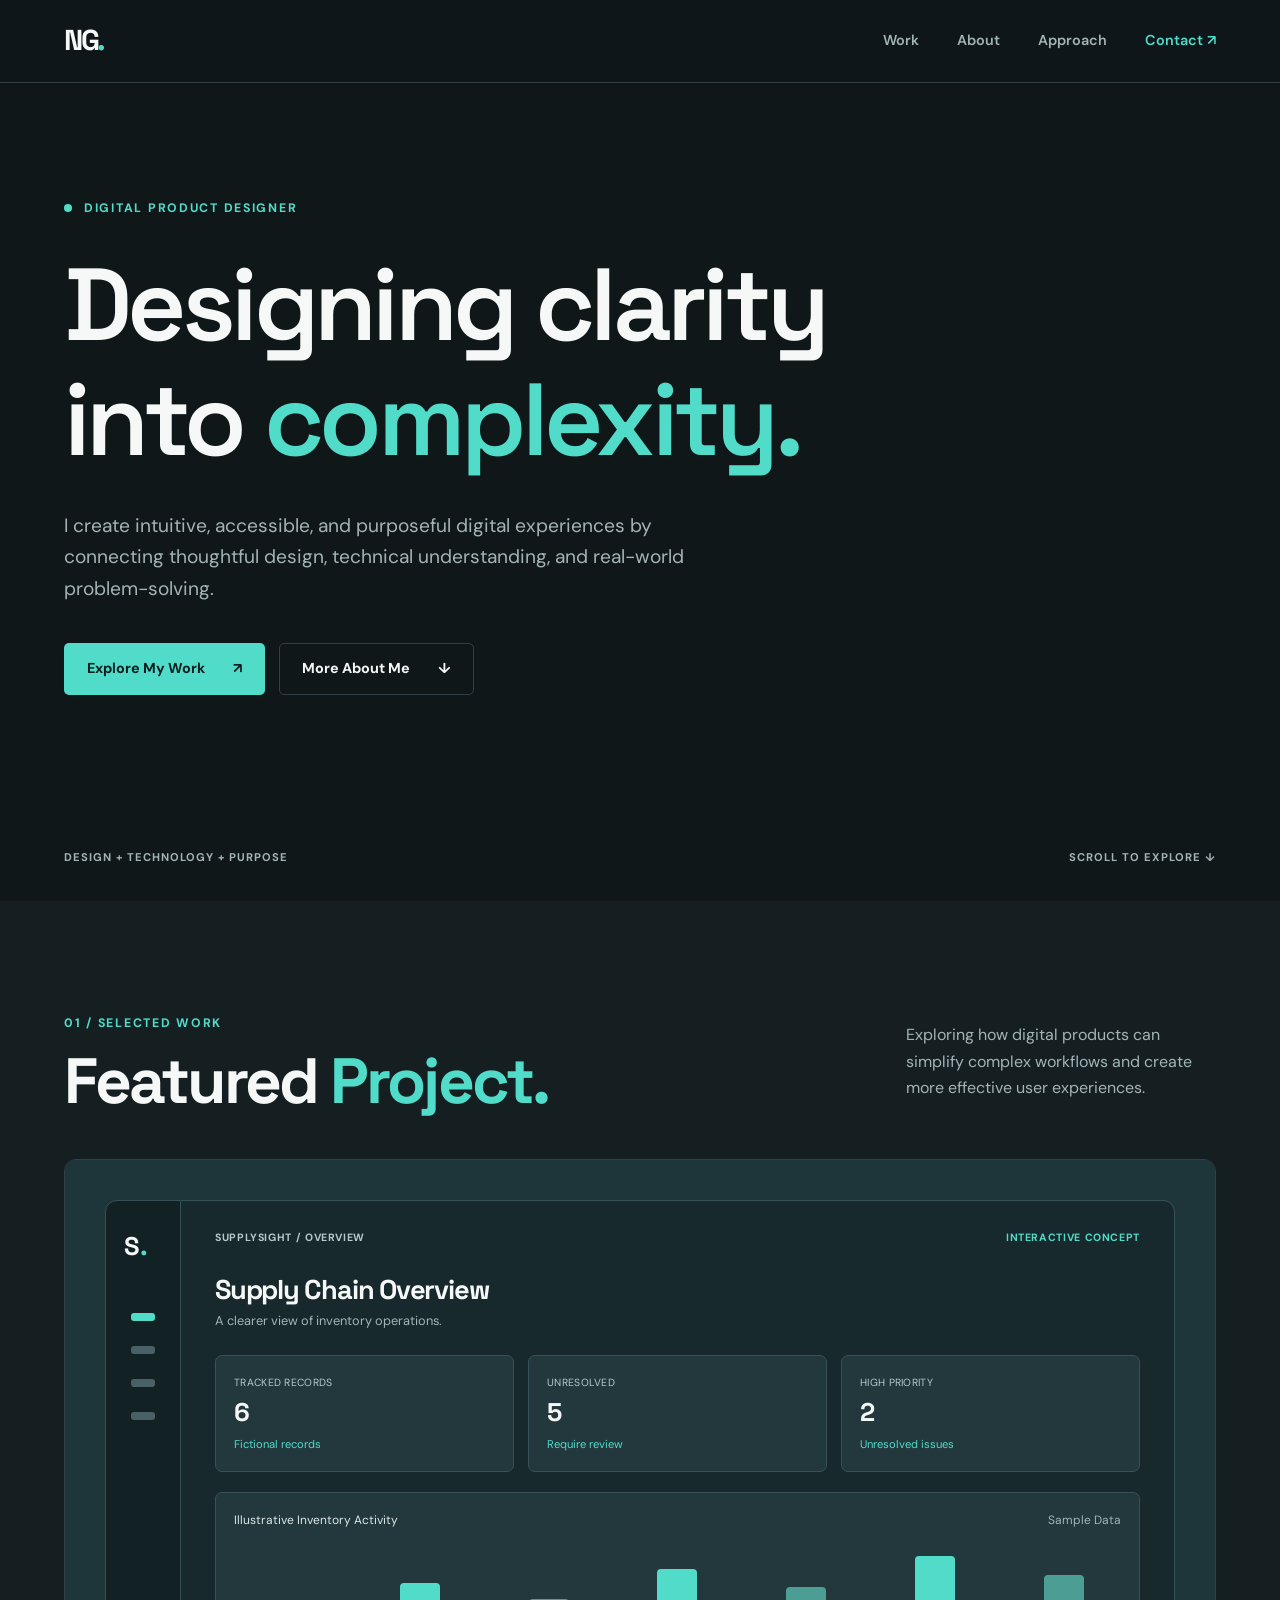
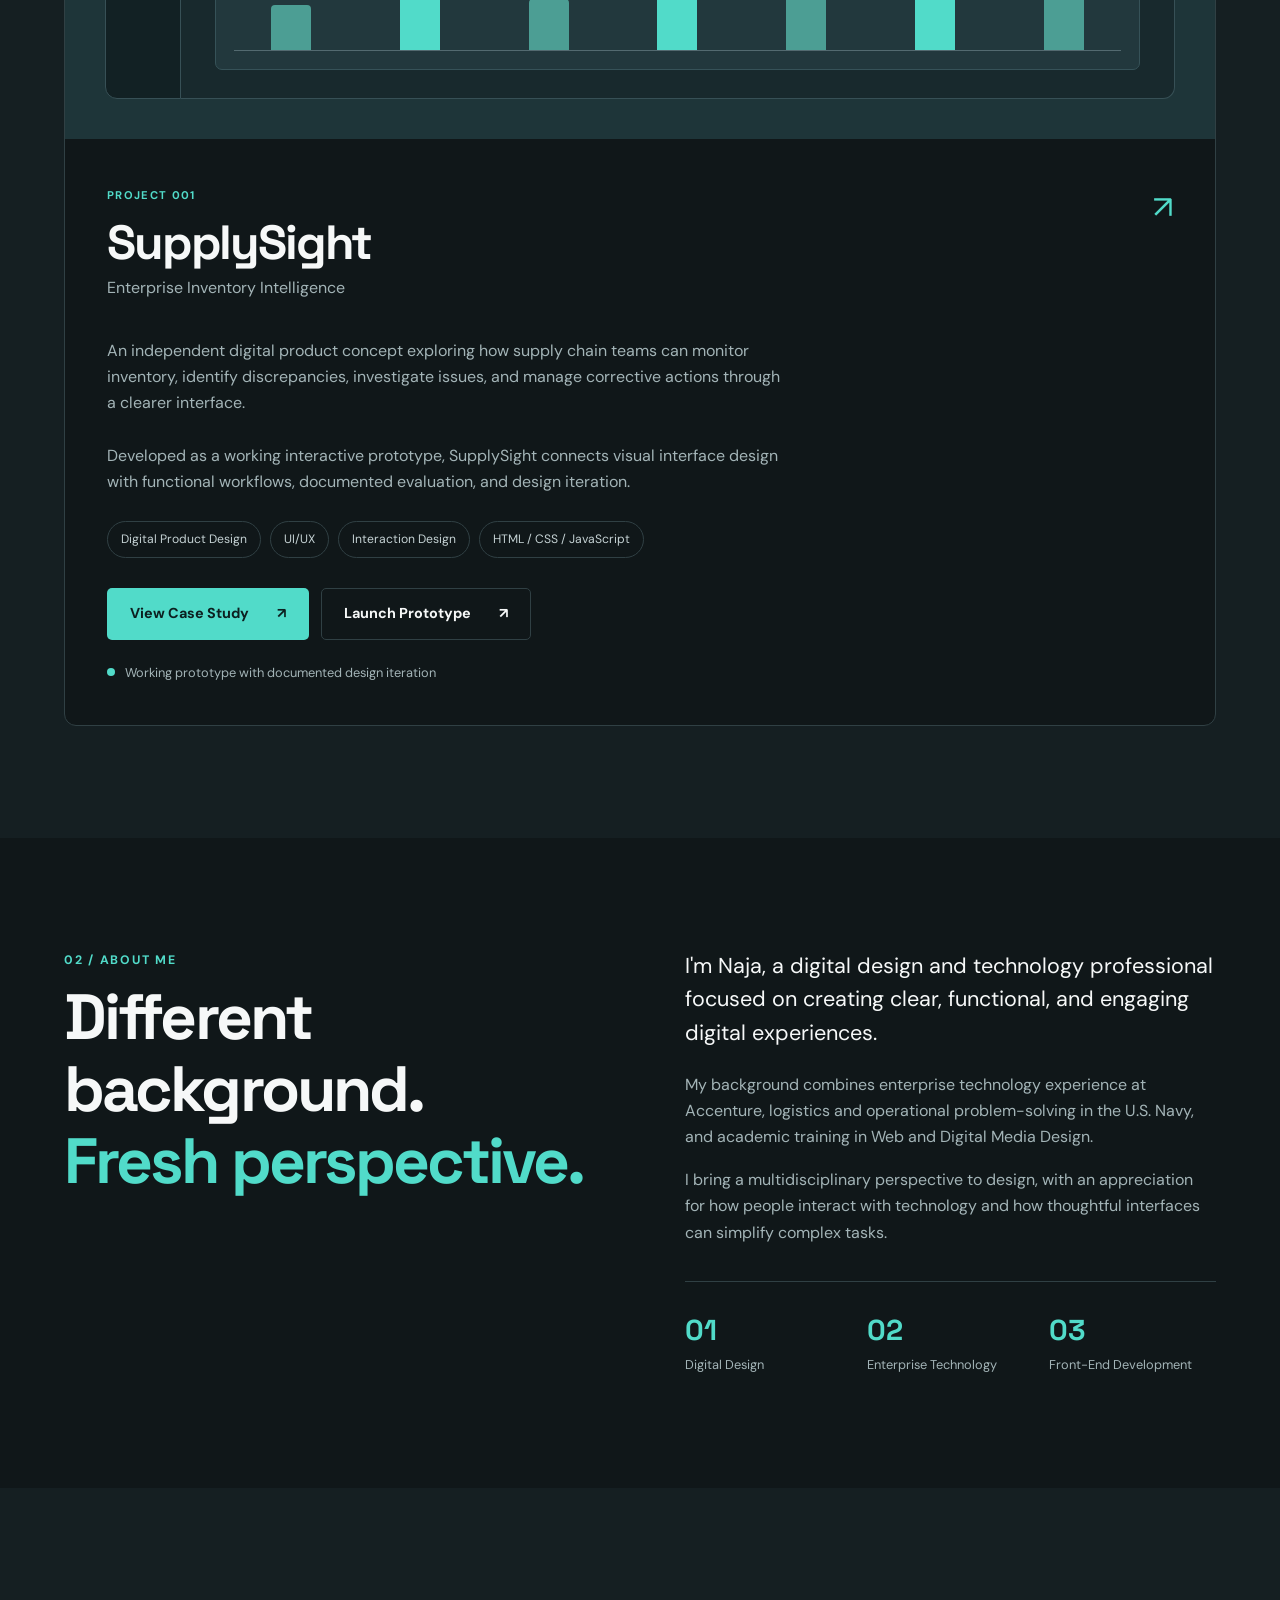
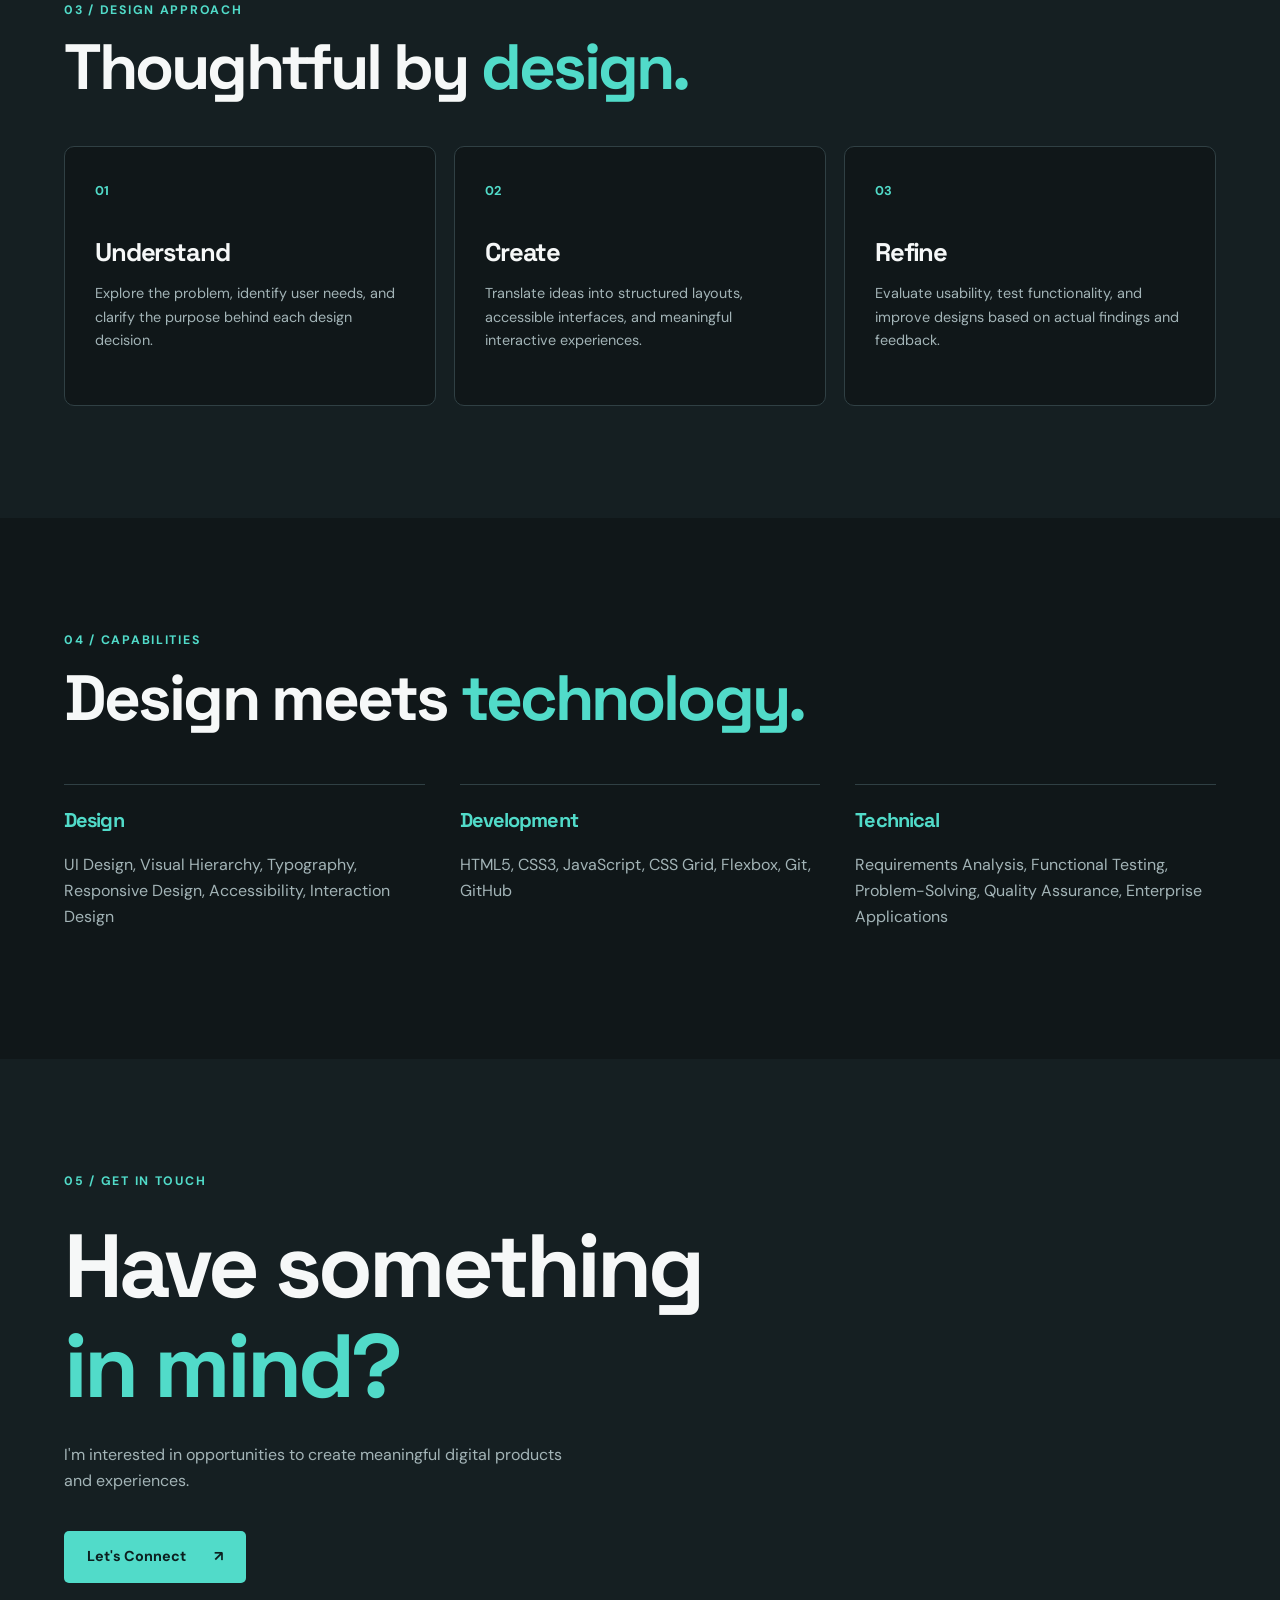
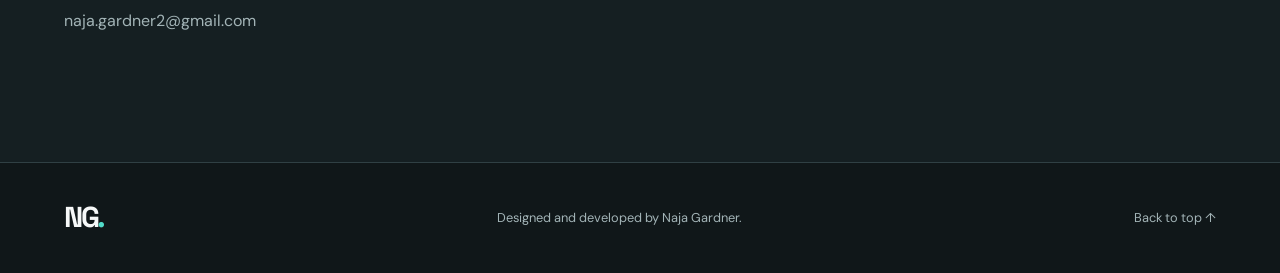
==== index.html @ 7bf94780 "Add files via upload" ====
<!DOCTYPE html>
<html lang="en">
<head>
  <meta charset="UTF-8">
  <meta name="viewport" content="width=device-width, initial-scale=1">
  <meta name="description" content="Naja Gardner's digital product design portfolio featuring interactive product design, UI/UX, accessibility, and front-end development.">
  <meta name="theme-color" content="#101719">

  <title>Naja Gardner | Digital Product Designer</title>

  <link rel="preconnect" href="https://fonts.googleapis.com">
  <link rel="preconnect" href="https://fonts.gstatic.com" crossorigin>
  <link href="https://fonts.googleapis.com/css2?family=DM+Sans:wght@400;500;600;700&family=Space+Grotesk:wght@400;500;600;700&display=swap" rel="stylesheet">

  <link rel="stylesheet" href="styles.css">

  <style>
    /* Additional styling for completed project links */

    .project-actions {
      display: flex;
      flex-wrap: wrap;
      align-items: center;
      gap: 12px;
      margin-top: 30px;
    }

    .project-actions .btn {
      text-align: center;
    }

    .project-status {
      margin-top: 22px;
    }

    .project-status .status-dot {
      background: #51dbc9;
    }

    .project-preview {
      position: relative;
    }

    .preview-top .preview-live {
      color: #51dbc9;
    }

    @media (max-width: 650px) {
      .project-actions {
        flex-direction: column;
        align-items: stretch;
      }

      .project-actions .btn {
        width: 100%;
      }
    }
  </style>

  <script src="script.js" defer></script>
</head>

<body>
  <a href="#main" class="skip-link">
    Skip to main content
  </a>

  <!-- NAVIGATION -->
  <header class="site-header">
    <nav class="nav container" aria-label="Main navigation">

      <a class="logo" href="#home"
        aria-label="Naja Gardner, homepage">
        NG<span>.</span>
      </a>

      <button
        class="menu-toggle"
        type="button"
        aria-expanded="false"
        aria-controls="nav-links"
        aria-label="Open navigation menu">
        <span></span>
        <span></span>
        <span></span>
      </button>

      <div class="nav-links" id="nav-links">
        <a href="#work">Work</a>
        <a href="#about">About</a>
        <a href="#approach">Approach</a>
        <a href="#contact" class="nav-contact">
          Contact <span aria-hidden="true">↗</span>
        </a>
      </div>
    </nav>
  </header>

  <main id="main">

    <!-- HERO -->
    <section id="home" class="hero container">
      <div class="hero-content">

        <p class="eyebrow">
          <span class="status-dot" aria-hidden="true"></span>
          DIGITAL PRODUCT DESIGNER
        </p>

        <h1>
          Designing clarity<br>
          into <span class="accent-text">complexity.</span>
        </h1>

        <p class="hero-description">
          I create intuitive, accessible, and purposeful
          digital experiences by connecting thoughtful design,
          technical understanding, and real-world
          problem-solving.
        </p>

        <div class="hero-actions">
          <a class="btn btn-primary" href="#work">
            Explore My Work
            <span aria-hidden="true">↗</span>
          </a>

          <a class="btn btn-outline" href="#about">
            More About Me
            <span aria-hidden="true">↓</span>
          </a>
        </div>

      </div>

      <div class="hero-bottom">
        <span>DESIGN + TECHNOLOGY + PURPOSE</span>
        <a href="#work">SCROLL TO EXPLORE ↓</a>
      </div>
    </section>

    <!-- FEATURED WORK -->
    <section id="work" class="section work-section">
      <div class="container">

        <div class="section-heading">
          <div>
            <p class="eyebrow">01 / SELECTED WORK</p>

            <h2>
              Featured <span class="accent-text">Project.</span>
            </h2>
          </div>

          <p class="section-description">
            Exploring how digital products can simplify
            complex workflows and create more effective
            user experiences.
          </p>
        </div>

        <article class="project-card">

          <!-- SUPPLYSIGHT VISUAL PREVIEW -->
          <div class="project-preview"
            aria-label="Illustrative SupplySight dashboard preview">

            <div class="preview-sidebar" aria-hidden="true">
              <div class="preview-brand">S<span>.</span></div>
              <div class="preview-symbol active-symbol"></div>
              <div class="preview-symbol"></div>
              <div class="preview-symbol"></div>
              <div class="preview-symbol"></div>
            </div>

            <div class="preview-main">

              <div class="preview-top">
                <span>SUPPLYSIGHT / OVERVIEW</span>
                <span class="preview-live">INTERACTIVE CONCEPT</span>
              </div>

              <h3>Supply Chain Overview</h3>

              <p class="preview-subtitle">
                A clearer view of inventory operations.
              </p>

              <div class="preview-stats">

                <div class="preview-stat">
                  <span>TRACKED RECORDS</span>
                  <strong>6</strong>
                  <small>Fictional records</small>
                </div>

                <div class="preview-stat">
                  <span>UNRESOLVED</span>
                  <strong>5</strong>
                  <small>Require review</small>
                </div>

                <div class="preview-stat">
                  <span>HIGH PRIORITY</span>
                  <strong>2</strong>
                  <small>Unresolved issues</small>
                </div>

              </div>

              <div class="preview-chart">

                <div class="chart-header">
                  <span>Illustrative Inventory Activity</span>
                  <span>Sample Data</span>
                </div>

                <div class="chart-bars" aria-hidden="true">
                  <i style="height:45%"></i>
                  <i style="height:68%"></i>
                  <i style="height:52%"></i>
                  <i style="height:82%"></i>
                  <i style="height:64%"></i>
                  <i style="height:95%"></i>
                  <i style="height:76%"></i>
                </div>

              </div>
            </div>
          </div>

          <!-- PROJECT INFORMATION -->
          <div class="project-info">

            <div class="project-heading">
              <div>
                <span class="project-number">PROJECT 001</span>

                <h3>SupplySight</h3>

                <p class="project-subtitle">
                  Enterprise Inventory Intelligence
                </p>
              </div>

              <span class="project-arrow" aria-hidden="true">↗</span>
            </div>

            <p class="project-description">
              An independent digital product concept exploring
              how supply chain teams can monitor inventory,
              identify discrepancies, investigate issues,
              and manage corrective actions through
              a clearer interface.
            </p>

            <p class="project-description">
              Developed as a working interactive prototype,
              SupplySight connects visual interface design
              with functional workflows, documented
              evaluation, and design iteration.
            </p>

            <div class="project-tags">
              <span>Digital Product Design</span>
              <span>UI/UX</span>
              <span>Interaction Design</span>
              <span>HTML / CSS / JavaScript</span>
            </div>

            <!-- WORKING PROJECT LINKS -->
            <div class="project-actions">

              <a
                href="supplysight/case-study.html"
                class="btn btn-primary">
                View Case Study
                <span aria-hidden="true">↗</span>
              </a>

              <a
                href="supplysight/index.html"
                class="btn btn-outline">
                Launch Prototype
                <span aria-hidden="true">↗</span>
              </a>

            </div>

            <p class="project-status">
              <span class="status-dot" aria-hidden="true"></span>
              Working prototype with documented design iteration
            </p>

          </div>
        </article>
      </div>
    </section>

    <!-- ABOUT -->
    <section id="about" class="section about-section">
      <div class="container about-grid">

        <div>
          <p class="eyebrow">02 / ABOUT ME</p>

          <h2>
            Different background.<br>
            <span class="accent-text">Fresh perspective.</span>
          </h2>
        </div>

        <div class="about-content">

          <p class="about-lead">
            I'm Naja, a digital design and technology
            professional focused on creating clear,
            functional, and engaging digital experiences.
          </p>

          <p>
            My background combines enterprise technology
            experience at Accenture, logistics and operational
            problem-solving in the U.S. Navy, and academic
            training in Web and Digital Media Design.
          </p>

          <p>
            I bring a multidisciplinary perspective to
            design, with an appreciation for how people
            interact with technology and how thoughtful
            interfaces can simplify complex tasks.
          </p>

          <div class="about-highlights">

            <div>
              <strong>01</strong>
              <span>Digital Design</span>
            </div>

            <div>
              <strong>02</strong>
              <span>Enterprise Technology</span>
            </div>

            <div>
              <strong>03</strong>
              <span>Front-End Development</span>
            </div>

          </div>
        </div>
      </div>
    </section>

    <!-- DESIGN APPROACH -->
    <section id="approach" class="section approach-section">
      <div class="container">

        <div class="section-heading">
          <div>
            <p class="eyebrow">03 / DESIGN APPROACH</p>

            <h2>
              Thoughtful by
              <span class="accent-text">design.</span>
            </h2>
          </div>
        </div>

        <div class="approach-grid">

          <article class="approach-card">
            <span class="approach-number">01</span>

            <h3>Understand</h3>

            <p>
              Explore the problem, identify user needs,
              and clarify the purpose behind each
              design decision.
            </p>
          </article>

          <article class="approach-card">
            <span class="approach-number">02</span>

            <h3>Create</h3>

            <p>
              Translate ideas into structured layouts,
              accessible interfaces, and meaningful
              interactive experiences.
            </p>
          </article>

          <article class="approach-card">
            <span class="approach-number">03</span>

            <h3>Refine</h3>

            <p>
              Evaluate usability, test functionality,
              and improve designs based on actual
              findings and feedback.
            </p>
          </article>

        </div>
      </div>
    </section>

    <!-- SKILLS -->
    <section id="skills" class="section skills-section">
      <div class="container">

        <p class="eyebrow">04 / CAPABILITIES</p>

        <h2>
          Design meets
          <span class="accent-text">technology.</span>
        </h2>

        <div class="skills-grid">

          <div>
            <h3>Design</h3>
            <p>
              UI Design, Visual Hierarchy, Typography,
              Responsive Design, Accessibility,
              Interaction Design
            </p>
          </div>

          <div>
            <h3>Development</h3>
            <p>
              HTML5, CSS3, JavaScript, CSS Grid,
              Flexbox, Git, GitHub
            </p>
          </div>

          <div>
            <h3>Technical</h3>
            <p>
              Requirements Analysis, Functional Testing,
              Problem-Solving, Quality Assurance,
              Enterprise Applications
            </p>
          </div>

        </div>
      </div>
    </section>

    <!-- CONTACT -->
    <section id="contact" class="section contact-section">
      <div class="container contact-content">

        <p class="eyebrow">05 / GET IN TOUCH</p>

        <h2>
          Have something<br>
          <span class="accent-text">in mind?</span>
        </h2>

        <p>
          I'm interested in opportunities to create
          meaningful digital products and experiences.
        </p>

        <a class="btn btn-primary"
          href="mailto:naja.gardner2@gmail.com">
          Let's Connect
          <span aria-hidden="true">↗</span>
        </a>

        <p class="contact-email">
          naja.gardner2@gmail.com
        </p>

      </div>
    </section>

  </main>

  <!-- FOOTER -->
  <footer class="site-footer">
    <div class="container footer-inner">

      <a href="#home" class="logo">
        NG<span>.</span>
      </a>

      <p>Designed and developed by Naja Gardner.</p>

      <a href="#home">Back to top ↑</a>

    </div>
  </footer>

</body>
</html>
---- styles.css ----
/* ===========================
   NAJA GARDNER PORTFOLIO
   MAIN STYLESHEET
=========================== */

:root {
  --bg: #101719;
  --bg-alt: #151f22;
  --surface: #1b292d;
  --teal: #51dbc9;
  --teal-dark: #102b2a;
  --white: #f6f8f8;
  --muted: #a3b4b7;
  --line: #304044;

  --font-heading: "Space Grotesk", sans-serif;
  --font-body: "DM Sans", sans-serif;

  --container: 1180px;
}

* {
  box-sizing: border-box;
}

html {
  scroll-behavior: smooth;
  scroll-padding-top: 88px;
}

body {
  margin: 0;
  background: var(--bg);
  color: var(--white);
  font-family: var(--font-body);
  line-height: 1.65;
  -webkit-font-smoothing: antialiased;
}

a {
  color: inherit;
  text-decoration: none;
}

button {
  font: inherit;
}

button,
a {
  -webkit-tap-highlight-color: transparent;
}

a:focus-visible,
button:focus-visible {
  outline: 3px solid var(--teal);
  outline-offset: 5px;
}

.container {
  width: min(90%, var(--container));
  margin: 0 auto;
}

.accent-text {
  color: var(--teal);
}

h1, h2, h3, p {
  margin-top: 0;
}

h1, h2, h3 {
  font-family: var(--font-heading);
  line-height: 1.12;
  letter-spacing: -0.045em;
}

h2 {
  font-size: clamp(2.3rem, 5vw, 4.5rem);
}

.section {
  padding: 112px 0;
}

.eyebrow {
  color: var(--teal);
  font-size: 0.77rem;
  font-weight: 700;
  letter-spacing: 0.14em;
  text-transform: uppercase;
}

.skip-link {
  position: fixed;
  top: -100px;
  left: 20px;
  z-index: 1000;
  padding: 12px 20px;
  background: var(--teal);
  color: var(--bg);
}

.skip-link:focus {
  top: 10px;
}

/* HEADER */

.site-header {
  position: sticky;
  top: 0;
  z-index: 100;
  background: rgba(16, 23, 25, 0.96);
  border-bottom: 1px solid var(--line);
}

.nav {
  min-height: 82px;
  display: flex;
  align-items: center;
  justify-content: space-between;
}

.logo {
  font-family: var(--font-heading);
  font-size: 1.8rem;
  font-weight: 700;
  letter-spacing: -0.08em;
}

.logo span {
  color: var(--teal);
}

.nav-links {
  display: flex;
  align-items: center;
  gap: 38px;
}

.nav-links a {
  color: var(--muted);
  font-size: 0.9rem;
  font-weight: 600;
  transition: color 0.2s ease;
}

.nav-links a:hover {
  color: var(--teal);
}

.nav-links .nav-contact {
  color: var(--teal);
}

.menu-toggle {
  display: none;
}

/* HERO */

.hero {
  min-height: calc(100svh - 82px);
  display: flex;
  flex-direction: column;
  justify-content: space-between;
  padding-top: 115px;
  padding-bottom: 35px;
}

.hero-content {
  max-width: 1000px;
}

.hero .eyebrow {
  display: flex;
  align-items: center;
  gap: 12px;
  margin-bottom: 30px;
}

.status-dot {
  display: inline-block;
  width: 8px;
  height: 8px;
  border-radius: 50%;
  background: var(--teal);
  flex-shrink: 0;
}

.hero h1 {
  font-size: clamp(3.5rem, 8vw, 7.5rem);
  font-weight: 600;
  margin-bottom: 32px;
}

.hero-description {
  color: var(--muted);
  max-width: 620px;
  font-size: clamp(1rem, 1.8vw, 1.2rem);
}

.hero-actions {
  display: flex;
  flex-wrap: wrap;
  gap: 14px;
  margin-top: 38px;
}

.btn {
  min-height: 52px;
  display: inline-flex;
  align-items: center;
  justify-content: center;
  gap: 28px;
  padding: 13px 22px;
  border: 1px solid transparent;
  border-radius: 5px;
  font-weight: 700;
  font-size: 0.9rem;
  transition:
    background 0.2s ease,
    transform 0.2s ease,
    border-color 0.2s ease;
}

.btn:hover {
  transform: translateY(-3px);
}

.btn-primary {
  background: var(--teal);
  color: #0c2020;
}

.btn-primary:hover {
  background: #84f1e3;
}

.btn-outline {
  border-color: var(--line);
  color: var(--white);
}

.btn-outline:hover {
  border-color: var(--teal);
}

.hero-bottom {
  display: flex;
  justify-content: space-between;
  gap: 20px;
  padding-top: 40px;
  color: var(--muted);
  font-size: 0.7rem;
  font-weight: 700;
  letter-spacing: 0.09em;
}

.hero-bottom a:hover {
  color: var(--teal);
}

/* SECTION HEADINGS */

.section-heading {
  display: flex;
  justify-content: space-between;
  align-items: end;
  gap: 50px;
  margin-bottom: 42px;
}

.section-heading h2 {
  margin-bottom: 0;
}

.section-description {
  max-width: 310px;
  color: var(--muted);
}

/* WORK */

.work-section {
  background: var(--bg-alt);
}

.project-card {
  overflow: hidden;
  border: 1px solid var(--line);
  border-radius: 12px;
  background: var(--bg);
}

.project-preview {
  display: flex;
  min-height: 420px;
  padding: 40px;
  background: #1e3539;
  gap: 0;
}

.preview-sidebar {
  width: 76px;
  flex-shrink: 0;
  padding: 24px 18px;
  background: #122124;
  border: 1px solid #375056;
  border-radius: 12px 0 0 12px;
}

.preview-brand {
  margin-bottom: 45px;
  font-family: var(--font-heading);
  font-size: 1.6rem;
  font-weight: 700;
}

.preview-brand span {
  color: var(--teal);
}

.preview-symbol {
  width: 24px;
  height: 8px;
  margin: 25px auto;
  background: #496066;
  border-radius: 3px;
}

.active-symbol {
  background: var(--teal);
}

.preview-main {
  flex: 1;
  min-width: 0;
  padding: 28px 34px;
  background: #18292d;
  border: 1px solid #375056;
  border-left: none;
  border-radius: 0 12px 12px 0;
}

.preview-top {
  display: flex;
  justify-content: space-between;
  flex-wrap: wrap;
  gap: 10px;
  color: #b8c8cc;
  font-size: 0.66rem;
  font-weight: 700;
  letter-spacing: 0.06em;
}

.preview-live {
  color: var(--teal);
}

.preview-main h3 {
  margin: 28px 0 5px;
  font-size: clamp(1.1rem, 2.4vw, 1.7rem);
}

.preview-subtitle {
  color: var(--muted);
  font-size: 0.8rem;
}

.preview-stats {
  display: grid;
  grid-template-columns: repeat(3, 1fr);
  gap: 14px;
  margin-top: 24px;
}

.preview-stat {
  display: flex;
  flex-direction: column;
  gap: 5px;
  padding: 18px;
  background: #22383d;
  border: 1px solid #365258;
  border-radius: 7px;
}

.preview-stat span {
  color: #b9c8ca;
  font-size: 0.65rem;
  letter-spacing: 0.03em;
}

.preview-stat strong {
  font-family: var(--font-heading);
  font-size: clamp(1.1rem, 2vw, 1.8rem);
  line-height: 1.3;
}

.preview-stat small {
  color: var(--teal);
  font-size: 0.7rem;
}

.preview-chart {
  margin-top: 20px;
  padding: 18px;
  background: #22383d;
  border: 1px solid #365258;
  border-radius: 7px;
}

.chart-header {
  display: flex;
  justify-content: space-between;
  gap: 15px;
  color: #dce7e8;
  font-size: 0.75rem;
}

.chart-header span:last-child {
  color: var(--muted);
}

.chart-bars {
  height: 100px;
  display: flex;
  align-items: end;
  justify-content: space-around;
  gap: 14px;
  margin-top: 20px;
  border-bottom: 1px solid #536a70;
}

.chart-bars i {
  display: block;
  width: 100%;
  max-width: 40px;
  background: #4c9e94;
  border-radius: 4px 4px 0 0;
}

.chart-bars i:nth-child(2n) {
  background: var(--teal);
}

.project-info {
  padding: 42px;
}

.project-heading {
  display: flex;
  align-items: start;
  justify-content: space-between;
  gap: 20px;
}

.project-number {
  color: var(--teal);
  font-size: 0.7rem;
  font-weight: 700;
  letter-spacing: 0.12em;
}

.project-heading h3 {
  margin: 9px 0 5px;
  font-size: clamp(2rem, 4vw, 3rem);
}

.project-subtitle {
  color: var(--muted);
}

.project-arrow {
  font-size: 2rem;
  color: var(--teal);
}

.project-description {
  max-width: 680px;
  margin: 20px 0 26px;
  color: var(--muted);
}

.project-tags {
  display: flex;
  flex-wrap: wrap;
  gap: 9px;
}

.project-tags span {
  border: 1px solid var(--line);
  border-radius: 50px;
  padding: 7px 13px;
  font-size: 0.76rem;
  color: #c5d2d4;
}

.project-status {
  display: flex;
  align-items: center;
  gap: 10px;
  margin: 30px 0 0;
  color: var(--muted);
  font-size: 0.8rem;
}

/* ABOUT */

.about-grid {
  display: grid;
  grid-template-columns: 1fr 1fr;
  gap: 90px;
}

.about-content p {
  color: var(--muted);
}

.about-content .about-lead {
  color: var(--white);
  font-size: 1.35rem;
  line-height: 1.55;
}

.about-highlights {
  display: grid;
  grid-template-columns: repeat(3, 1fr);
  gap: 15px;
  margin-top: 35px;
  padding-top: 25px;
  border-top: 1px solid var(--line);
}

.about-highlights div {
  display: flex;
  flex-direction: column;
}

.about-highlights strong {
  color: var(--teal);
  font-family: var(--font-heading);
  font-size: 1.8rem;
}

.about-highlights span {
  color: var(--muted);
  font-size: 0.8rem;
}

/* APPROACH */

.approach-section {
  background: var(--bg-alt);
}

.approach-grid {
  display: grid;
  grid-template-columns: repeat(3, 1fr);
  gap: 18px;
}

.approach-card {
  min-height: 260px;
  padding: 30px;
  border: 1px solid var(--line);
  border-radius: 10px;
  background: var(--bg);
}

.approach-number {
  color: var(--teal);
  font-size: 0.8rem;
  font-weight: 700;
}

.approach-card h3 {
  margin: 35px 0 15px;
  font-size: 1.6rem;
}

.approach-card p {
  color: var(--muted);
  font-size: 0.9rem;
}

/* SKILLS */

.skills-section h2 {
  margin-bottom: 50px;
}

.skills-grid {
  display: grid;
  grid-template-columns: repeat(3, 1fr);
  gap: 35px;
}

.skills-grid > div {
  padding-top: 24px;
  border-top: 1px solid var(--line);
}

.skills-grid h3 {
  color: var(--teal);
  font-size: 1.25rem;
}

.skills-grid p {
  color: var(--muted);
}

/* CONTACT */

.contact-section {
  background: var(--bg-alt);
}

.contact-content h2 {
  margin: 25px 0;
  font-size: clamp(3rem, 7vw, 6rem);
}

.contact-content > p:not(.eyebrow) {
  max-width: 500px;
  color: var(--muted);
}

.contact-content .btn {
  margin-top: 20px;
}

.contact-email {
  margin-top: 25px;
  overflow-wrap: anywhere;
}

/* FOOTER */

.site-footer {
  border-top: 1px solid var(--line);
}

.footer-inner {
  min-height: 110px;
  display: flex;
  justify-content: space-between;
  align-items: center;
  flex-wrap: wrap;
  gap: 20px;
}

.footer-inner p,
.footer-inner > a:last-child {
  margin: 0;
  color: var(--muted);
  font-size: 0.8rem;
}

/* MOBILE */

@media (max-width: 900px) {
  .section {
    padding: 80px 0;
  }

  .hero {
    padding-top: 85px;
    min-height: 700px;
  }

  .about-grid {
    grid-template-columns: 1fr;
    gap: 20px;
  }

  .section-heading {
    flex-direction: column;
    align-items: start;
    gap: 15px;
  }

  .approach-grid {
    grid-template-columns: 1fr;
  }

  .approach-card {
    min-height: auto;
  }
}

@media (max-width: 650px) {
  .nav {
    min-height: 72px;
  }

  .menu-toggle {
    display: flex;
    width: 44px;
    height: 44px;
    flex-direction: column;
    align-items: center;
    justify-content: center;
    gap: 5px;
    border: 1px solid var(--line);
    border-radius: 6px;
    background: transparent;
    cursor: pointer;
  }

  .menu-toggle span {
    width: 20px;
    height: 2px;
    background: var(--white);
    border-radius: 5px;
  }

  .nav-links {
    display: none;
    position: absolute;
    top: 72px;
    left: 0;
    right: 0;
    flex-direction: column;
    align-items: stretch;
    gap: 0;
    padding: 16px 5%;
    background: var(--bg);
    border-bottom: 1px solid var(--line);
  }

  .nav-links.is-open {
    display: flex;
  }

  .nav-links a {
    padding: 12px;
  }

  .hero {
    min-height: 650px;
    padding-top: 80px;
  }

  .hero h1 {
    font-size: clamp(2.7rem, 10.5vw, 4rem);
  }

  .hero-bottom {
    flex-direction: column;
    gap: 10px;
  }

  .project-preview {
    padding: 14px;
    min-height: 300px;
  }

  .preview-sidebar {
    display: none;
  }

  .preview-main {
    border: 1px solid #375056;
    border-radius: 10px;
    padding: 18px 14px;
  }

  .preview-stats {
    gap: 7px;
  }

  .preview-stat {
    padding: 10px 7px;
  }

  .preview-stat span {
    font-size: 0.55rem;
    overflow-wrap: anywhere;
  }

  .preview-stat small {
    font-size: 0.6rem;
  }

  .preview-top {
    font-size: 0.55rem;
  }

  .chart-bars {
    height: 75px;
  }

  .project-info {
    padding: 24px;
  }

  .about-highlights {
    gap: 10px;
  }

  .about-highlights strong {
    font-size: 1.4rem;
  }

  .skills-grid {
    grid-template-columns: 1fr;
    gap: 15px;
  }

  .footer-inner {
    padding: 25px 0;
  }
}

@media (prefers-reduced-motion: reduce) {
  html {
    scroll-behavior: auto;
  }

  *,
  *::before,
  *::after {
    transition-duration: 0.01ms !important;
    animation-duration: 0.01ms !important;
  }
}
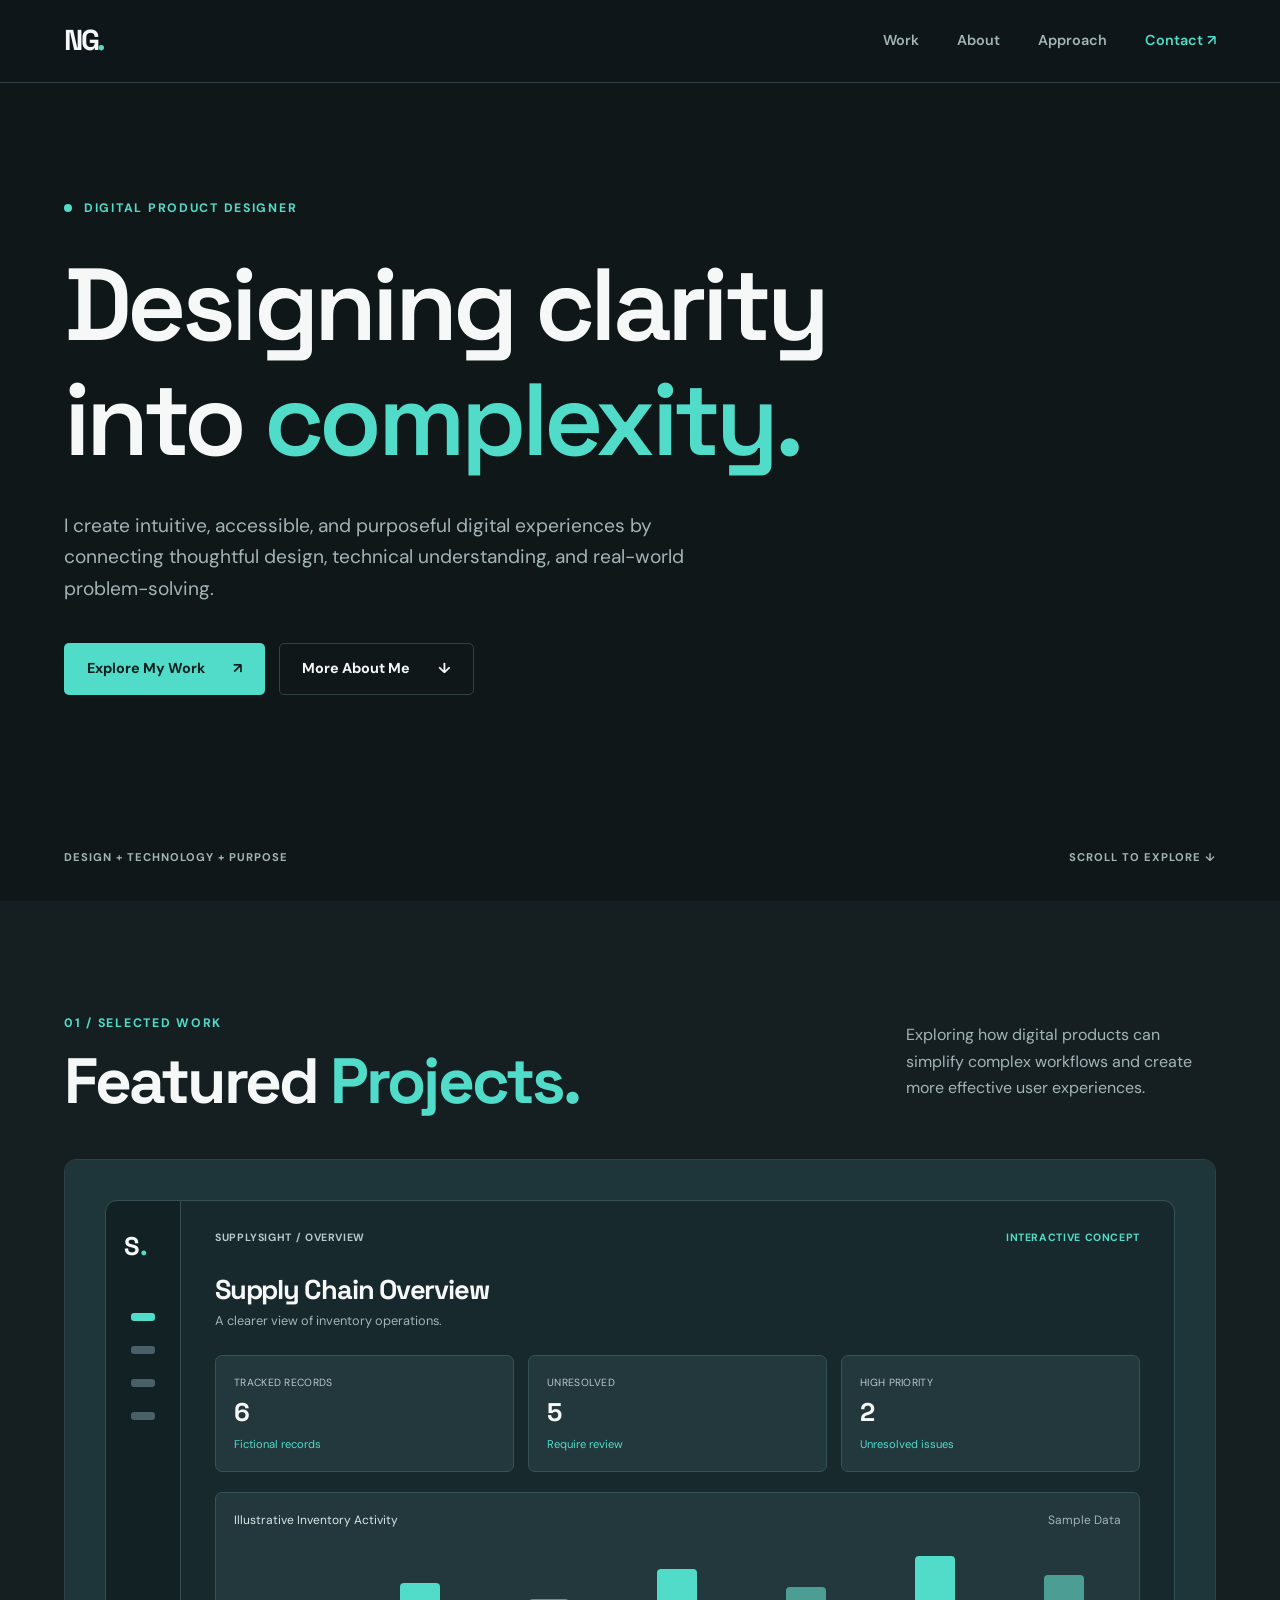
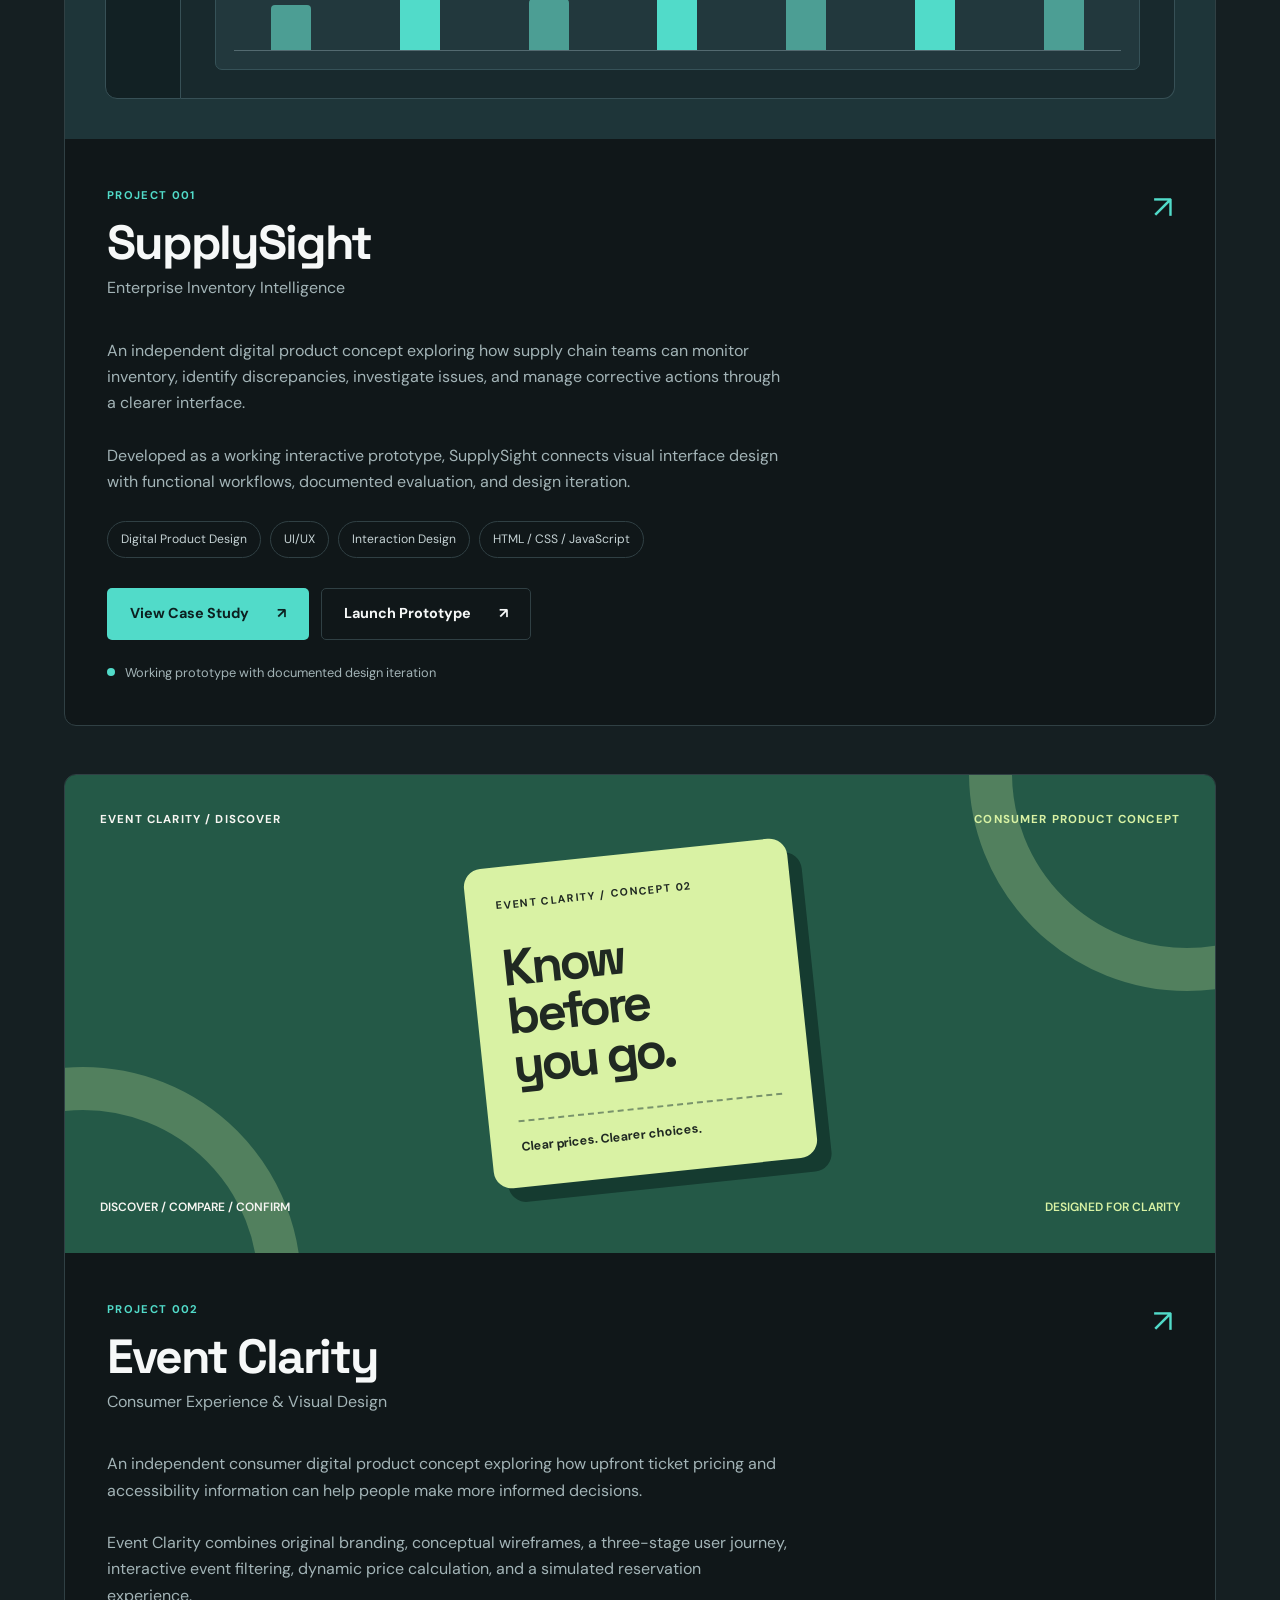
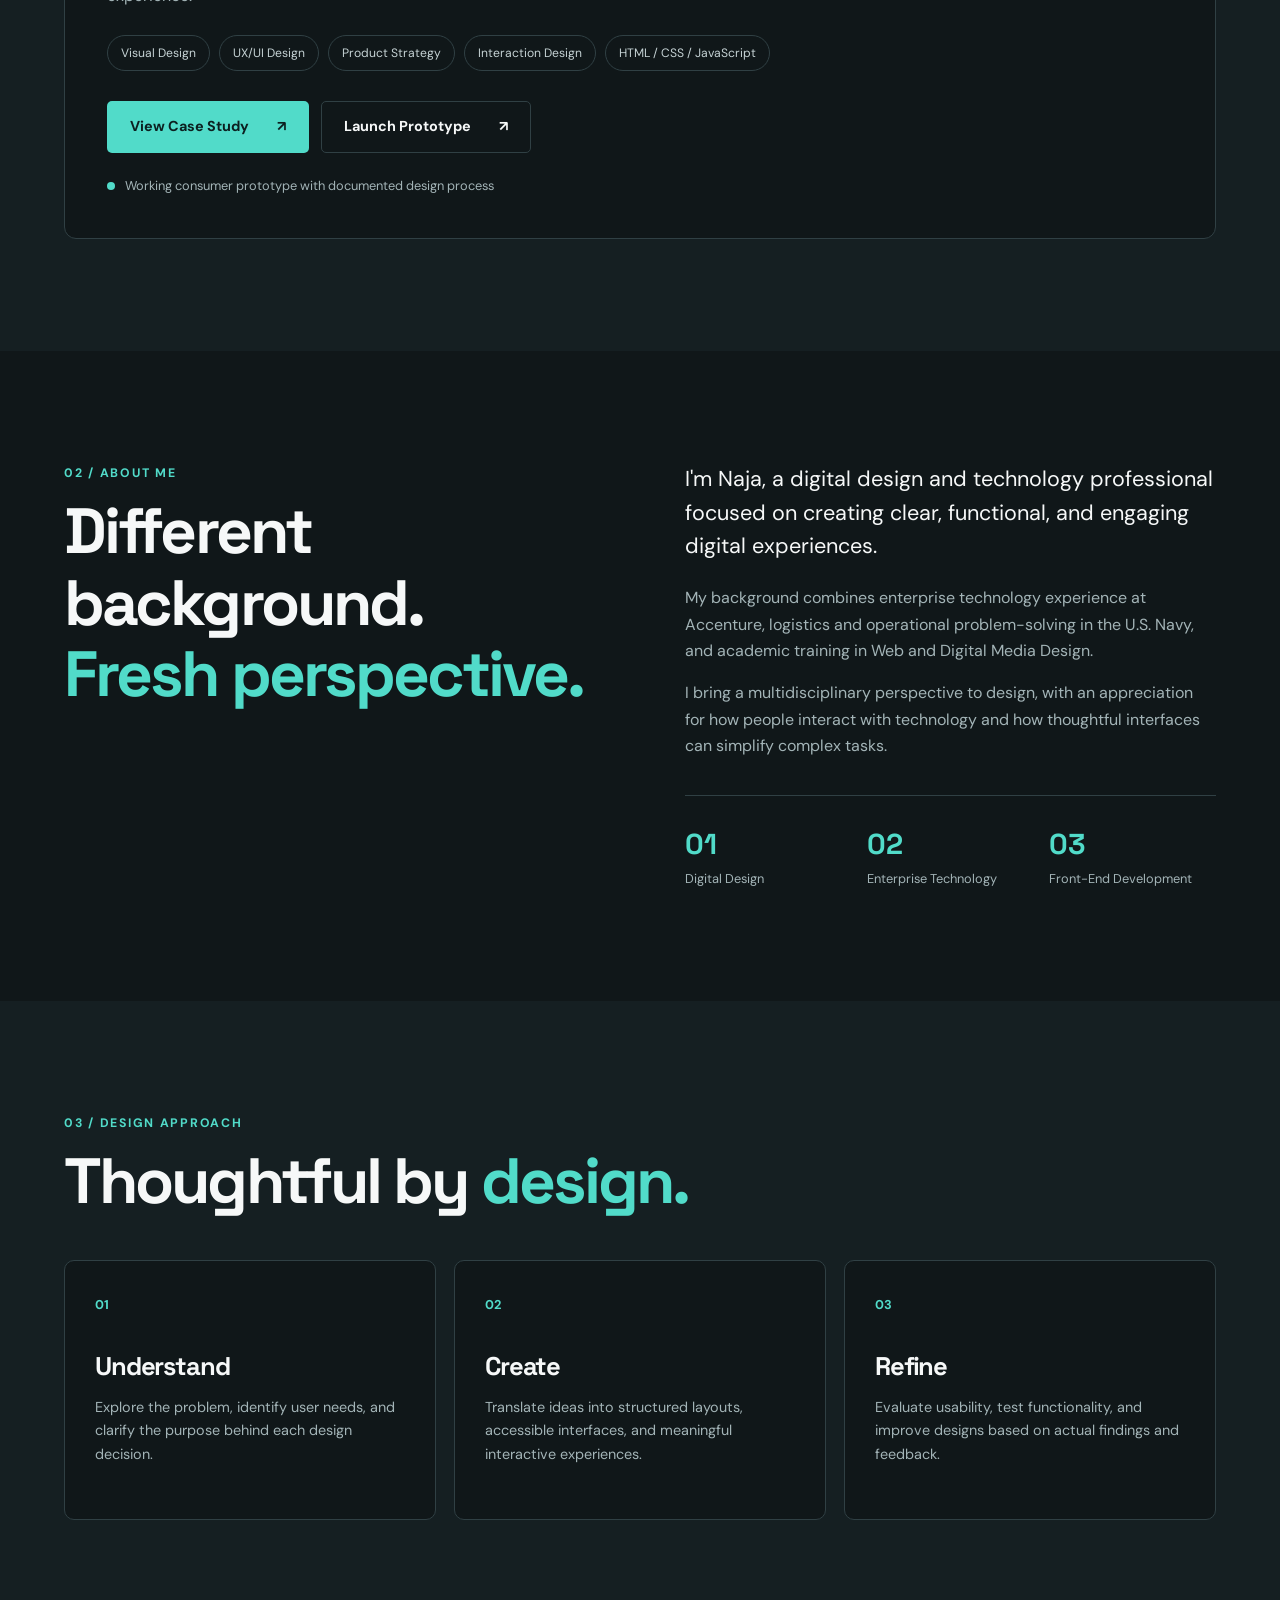
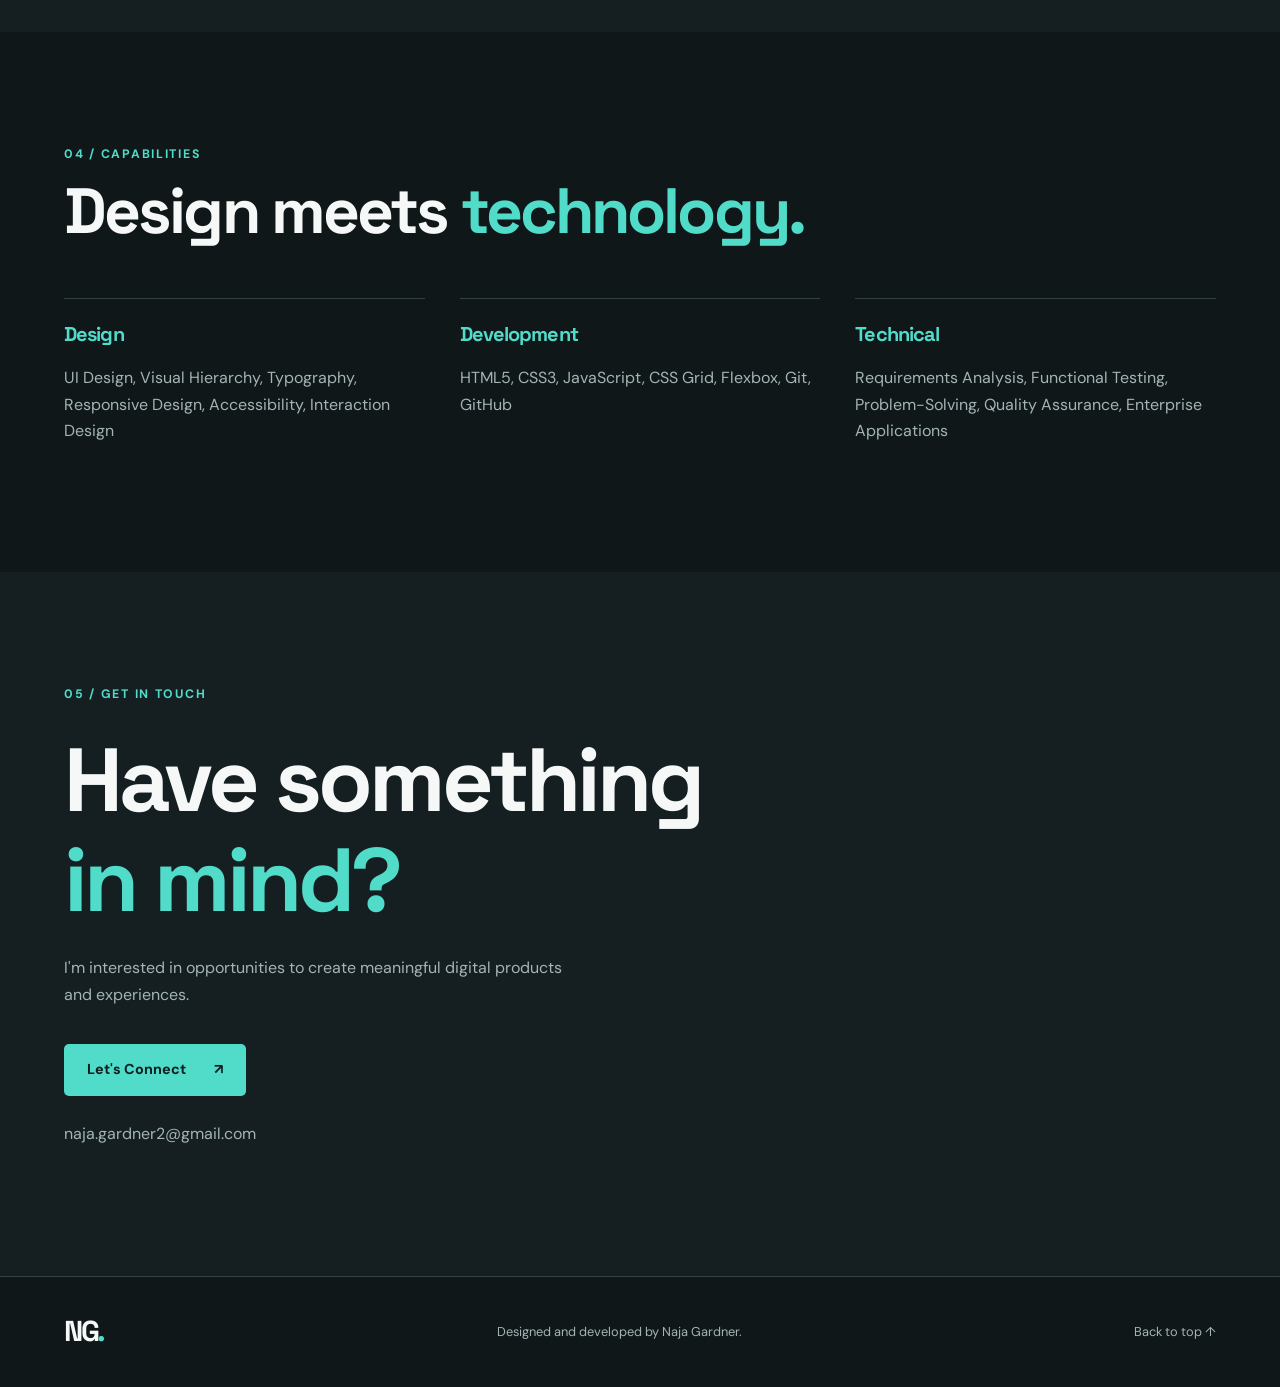
==== commit 619b49ec: "Add files via upload" ====
--- a/index.html
+++ b/index.html
@@ -46,6 +46,123 @@
       color: #51dbc9;
     }
 
+    /* Spacing between the two project cards */
+
+    .project-card + .project-card {
+      margin-top: 48px;
+    }
+
+    /* PROJECT 002: EVENT CLARITY PREVIEW */
+
+    .ec-preview {
+      position: relative;
+      min-height: 425px;
+      padding: 35px;
+      display: flex;
+      flex-direction: column;
+      justify-content: space-between;
+      overflow: hidden;
+      background: #245947;
+      color: #f7f6f2;
+      isolation: isolate;
+    }
+
+    .ec-preview::before,
+    .ec-preview::after {
+      content: "";
+      position: absolute;
+      width: 350px;
+      height: 350px;
+      border: 43px solid #d9f2a4;
+      border-radius: 50%;
+      opacity: .25;
+      pointer-events: none;
+      z-index: -1;
+    }
+
+    .ec-preview::before {
+      right: -190px;
+      top: -220px;
+    }
+
+    .ec-preview::after {
+      left: -200px;
+      bottom: -250px;
+    }
+
+    .ec-preview-header {
+      display: flex;
+      align-items: flex-start;
+      justify-content: space-between;
+      flex-wrap: wrap;
+      gap: 15px;
+      font-size: .72rem;
+      font-weight: 700;
+      letter-spacing: .1em;
+      text-transform: uppercase;
+    }
+
+    .ec-preview-header span:last-child {
+      color: #d9f2a4;
+    }
+
+    .ec-preview-center {
+      display: flex;
+      align-items: center;
+      justify-content: center;
+      flex: 1;
+      padding: 24px 0;
+    }
+
+    .ec-ticket {
+      width: min(100%, 325px);
+      padding: 30px;
+      background: #d9f2a4;
+      color: #202922;
+      border-radius: 18px;
+      transform: rotate(-6deg);
+      box-shadow: 13px 15px 0 #153b30;
+    }
+
+    .ec-ticket-label {
+      display: block;
+      font-family: "DM Sans", sans-serif;
+      font-size: .67rem;
+      font-weight: 700;
+      text-transform: uppercase;
+      letter-spacing: .13em;
+    }
+
+    .ec-ticket-title {
+      display: block;
+      margin: 30px 0;
+      font-family: "Space Grotesk", sans-serif;
+      font-weight: 700;
+      font-size: clamp(2.3rem, 4vw, 3.3rem);
+      line-height: .95;
+      letter-spacing: -.07em;
+    }
+
+    .ec-ticket-footer {
+      padding-top: 15px;
+      border-top: 2px dashed #79936b;
+      font-size: .78rem;
+      font-weight: 700;
+    }
+
+    .ec-preview-bottom {
+      display: flex;
+      justify-content: space-between;
+      flex-wrap: wrap;
+      gap: 12px;
+      font-size: .75rem;
+      font-weight: 600;
+    }
+
+    .ec-preview-bottom span:last-child {
+      color: #d9f2a4;
+    }
+
     @media (max-width: 650px) {
       .project-actions {
         flex-direction: column;
@@ -54,6 +171,19 @@
 
       .project-actions .btn {
         width: 100%;
+      }
+
+      .project-card + .project-card {
+        margin-top: 30px;
+      }
+
+      .ec-preview {
+        min-height: 350px;
+        padding: 22px;
+      }
+
+      .ec-ticket {
+        padding: 23px;
       }
     }
   </style>
@@ -149,7 +279,7 @@
             <p class="eyebrow">01 / SELECTED WORK</p>
 
             <h2>
-              Featured <span class="accent-text">Project.</span>
+              Featured <span class="accent-text">Projects.</span>
             </h2>
           </div>
 
@@ -160,6 +290,7 @@
           </p>
         </div>
 
+        <!-- PROJECT 001: SUPPLYSIGHT -->
         <article class="project-card">
 
           <!-- SUPPLYSIGHT VISUAL PREVIEW -->
@@ -230,7 +361,7 @@
             </div>
           </div>
 
-          <!-- PROJECT INFORMATION -->
+          <!-- SUPPLYSIGHT PROJECT INFORMATION -->
           <div class="project-info">
 
             <div class="project-heading">
@@ -269,7 +400,7 @@
               <span>HTML / CSS / JavaScript</span>
             </div>
 
-            <!-- WORKING PROJECT LINKS -->
+            <!-- SUPPLYSIGHT LINKS -->
             <div class="project-actions">
 
               <a
@@ -295,6 +426,115 @@
 
           </div>
         </article>
+
+        <!-- PROJECT 002: EVENT CLARITY -->
+        <article class="project-card">
+
+          <!-- EVENT CLARITY VISUAL PREVIEW -->
+          <div class="ec-preview"
+            aria-label="Illustrative Event Clarity ticket design">
+
+            <div class="ec-preview-header">
+              <span>EVENT CLARITY / DISCOVER</span>
+              <span>CONSUMER PRODUCT CONCEPT</span>
+            </div>
+
+            <div class="ec-preview-center">
+
+              <div class="ec-ticket">
+
+                <span class="ec-ticket-label">
+                  EVENT CLARITY / CONCEPT 02
+                </span>
+
+                <strong class="ec-ticket-title">
+                  Know<br>
+                  before<br>
+                  you go.
+                </strong>
+
+                <div class="ec-ticket-footer">
+                  Clear prices. Clearer choices.
+                </div>
+
+              </div>
+
+            </div>
+
+            <div class="ec-preview-bottom">
+              <span>DISCOVER / COMPARE / CONFIRM</span>
+              <span>DESIGNED FOR CLARITY</span>
+            </div>
+
+          </div>
+
+          <!-- EVENT CLARITY PROJECT INFORMATION -->
+          <div class="project-info">
+
+            <div class="project-heading">
+              <div>
+                <span class="project-number">PROJECT 002</span>
+
+                <h3>Event Clarity</h3>
+
+                <p class="project-subtitle">
+                  Consumer Experience &amp; Visual Design
+                </p>
+              </div>
+
+              <span class="project-arrow" aria-hidden="true">↗</span>
+            </div>
+
+            <p class="project-description">
+              An independent consumer digital product
+              concept exploring how upfront ticket pricing
+              and accessibility information can help people
+              make more informed decisions.
+            </p>
+
+            <p class="project-description">
+              Event Clarity combines original branding,
+              conceptual wireframes, a three-stage
+              user journey, interactive event filtering,
+              dynamic price calculation, and a simulated
+              reservation experience.
+            </p>
+
+            <div class="project-tags">
+              <span>Visual Design</span>
+              <span>UX/UI Design</span>
+              <span>Product Strategy</span>
+              <span>Interaction Design</span>
+              <span>HTML / CSS / JavaScript</span>
+            </div>
+
+            <!-- EVENT CLARITY LINKS -->
+            <div class="project-actions">
+
+              <a
+                href="event-clarity/case-study.html"
+                class="btn btn-primary">
+                View Case Study
+                <span aria-hidden="true">↗</span>
+              </a>
+
+              <a
+                href="event-clarity/index.html"
+                class="btn btn-outline">
+                Launch Prototype
+                <span aria-hidden="true">↗</span>
+              </a>
+
+            </div>
+
+            <p class="project-status">
+              <span class="status-dot" aria-hidden="true"></span>
+              Working consumer prototype with documented design process
+            </p>
+
+          </div>
+        </article>
+
       </div>
     </section>
 
@@ -503,3 +743,4 @@
 
 </body>
 </html>
+
